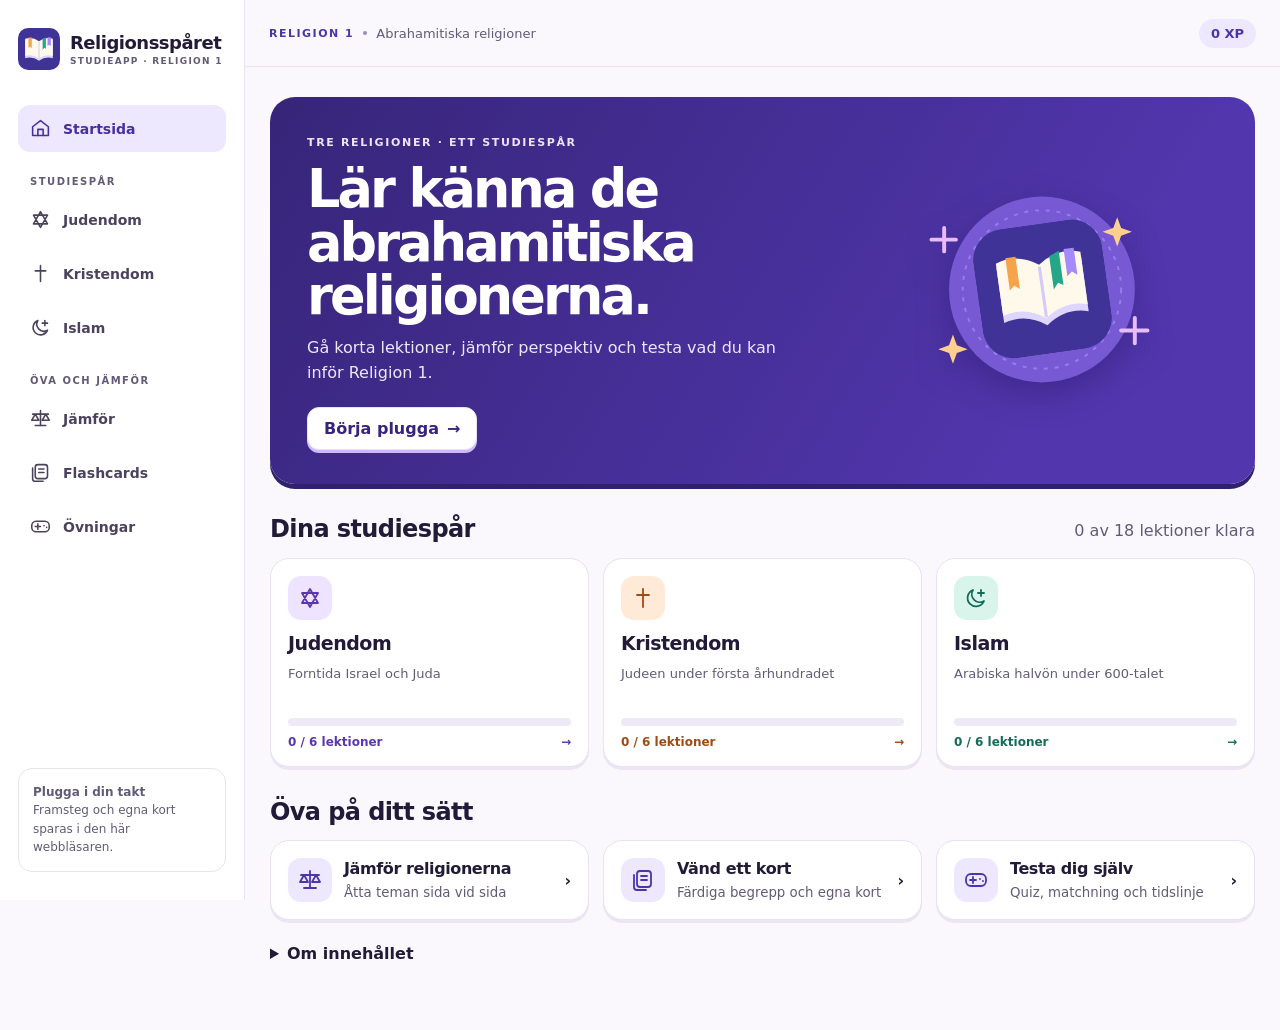
==== index.html @ 44d5a59f "Skapa Religionsspåret" ====
<!doctype html>
<html lang="sv">
<head>
<meta charset="utf-8">
<meta name="viewport" content="width=device-width,initial-scale=1">
<meta name="theme-color" content="#403397">
<title>Religionsspåret · Religion 1</title>
<link rel="icon" href="icon.svg" type="image/svg+xml">
<link rel="stylesheet" href="style.css">
<script defer src="content.js"></script>
<script defer src="app.js"></script>
</head>
<body>
<a class="skip" href="#main">Hoppa till innehållet</a>
<aside class="sidebar">
  <a class="brand" href="#start"><img src="icon.svg" alt=""><span>Religionsspåret<small>STUDIEAPP · RELIGION 1</small></span></a>
  <nav aria-label="Huvudmeny" id="nav"></nav>
  <div class="side-note"><b>Plugga i din takt</b><br>Framsteg och egna kort sparas i den här webbläsaren.</div>
</aside>
<div class="workspace">
<header><span><b>RELIGION 1</b><i></i> Abrahamitiska religioner</span><div id="status"></div></header>
<main id="main" tabindex="-1"></main>
</div>
<dialog id="dialog" aria-labelledby="dialogTitle"><div id="activity"></div></dialog>
</body>
</html>
---- style.css ----
:root{color-scheme:light;--ink:#211b38;--muted:#625b76;--line:#e8e2f1;--paper:#faf8fd;--brand:#4936a8;--soft:#eee8ff;--shadow:#302276;font-family:ui-rounded,"Avenir Next",system-ui,sans-serif;color:var(--ink);background:var(--paper)}
*{box-sizing:border-box}body{margin:0}button,input,select,textarea{font:inherit}button,a,summary{touch-action:manipulation}button{cursor:pointer}a{color:inherit}button:disabled{cursor:default;opacity:.64}button:focus-visible,a:focus-visible,select:focus-visible,input:focus-visible,textarea:focus-visible,summary:focus-visible{outline:3px solid #8865ec;outline-offset:3px}.skip{position:fixed;top:-60px;z-index:20}.skip:focus{top:8px;left:8px;background:white;padding:12px}
.sidebar{position:fixed;inset:0 auto 0 0;width:245px;padding:28px 18px;background:white;border-right:1px solid var(--line);display:flex;flex-direction:column;z-index:3}.brand{display:flex;align-items:center;gap:10px;font-size:18px;font-weight:900;text-decoration:none;letter-spacing:-.5px}.brand img{width:42px;height:42px}.brand small{display:block;font-size:9px;letter-spacing:1.3px;color:var(--muted);margin-top:3px}nav{display:grid;gap:7px;margin-top:35px}.navlink{display:flex;align-items:center;gap:12px;text-decoration:none;font-size:14px;font-weight:780;padding:11px 12px;border-radius:12px;min-height:47px;color:#4b435e}.navlink:hover,.navlink[aria-current=page]{background:var(--soft);color:#45309f}.navlink svg{width:21px;height:21px}.navlabel{font-size:10px;color:var(--muted);font-weight:850;letter-spacing:1.5px;padding:17px 12px 2px}.side-note{margin-top:auto;border:1px solid var(--line);border-radius:14px;padding:14px;font-size:12px;color:var(--muted);line-height:1.55}
.workspace{margin-left:245px}header{position:sticky;top:0;z-index:2;display:flex;align-items:center;justify-content:space-between;gap:12px;padding:0 max(24px,calc((100% - 1080px)/2));height:67px;background:#faf8fdf5;border-bottom:1px solid var(--line);color:var(--muted);font-size:13px;white-space:nowrap}header span{display:flex;align-items:center;gap:9px}header b{color:var(--brand);font-size:11px;letter-spacing:1.5px}header i{height:4px;width:4px;border-radius:50%;background:#9c8abd}#status{font-size:13px;font-weight:850;color:var(--brand);padding:7px 12px;border-radius:30px;background:var(--soft)}
main{max-width:1130px;margin:auto;padding:30px 25px 55px}.hero{position:relative;overflow:hidden;display:grid;grid-template-columns:minmax(0,1.5fr) minmax(160px,1fr);align-items:center;gap:16px;background:linear-gradient(122deg,#372579,#5136ad 80%);color:white;border-radius:25px;padding:34px 37px;box-shadow:0 5px 0 #30216e}.hero h1{font-size:clamp(34px,4.1vw,58px);line-height:1.02;letter-spacing:-.055em;margin:12px 0}.hero p{color:#eee7ff;max-width:480px;margin:0 0 21px}.eyebrow{font-size:11px;font-weight:900;letter-spacing:1.65px;text-transform:uppercase;color:var(--brand)}.hero .eyebrow{color:#efe3ff}.hero-art{width:100%;max-height:220px;filter:drop-shadow(0 12px 16px #27176566)}h1,h2,h3{line-height:1.16;margin:0 0 10px;letter-spacing:-.025em}h1{font-size:clamp(31px,5vw,47px)}h2{font-size:24px}h3{font-size:19px}p{line-height:1.6;margin:0 0 13px}.muted{color:var(--muted)}.section{margin-top:32px}.section-head{display:flex;align-items:end;justify-content:space-between;gap:12px;margin-bottom:14px}.section-head h2,.section-head p{margin:0}.grid{display:grid;grid-template-columns:repeat(3,minmax(0,1fr));gap:14px}.card,.panel{background:white;border:1px solid var(--line);border-radius:19px;padding:17px;box-shadow:0 3px 0 #ece6f4}.card{text-decoration:none;display:block}.card:hover{border-color:#b8a4ee;transform:translateY(-2px)}.card p{font-size:13px;color:var(--muted);min-height:41px}.card-foot{display:flex;align-items:center;justify-content:space-between;gap:5px;font-size:12px;font-weight:850;color:var(--tone,var(--brand));margin-top:9px}.tile-icon{width:44px;height:44px;border-radius:13px;display:grid;place-items:center;background:var(--tint,var(--soft));color:var(--tone,var(--brand));margin-bottom:12px}.tile-icon svg{width:24px;height:24px}.violet{--tone:#5b37ad;--tint:#eee4ff}.orange{--tone:#9c4c14;--tint:#ffead8}.green{--tone:#136b58;--tint:#d9f5eb}.quick{display:flex;align-items:center;gap:12px;min-height:80px}.quick .tile-icon{margin:0;flex-shrink:0}.quick h3{margin:0 0 3px;font-size:16px}.quick small{color:var(--muted)}.chevron{margin-left:auto;font-weight:900}.meter{height:8px;background:#eee9f6;border-radius:9px;overflow:hidden}.meter div{height:100%;background:var(--tone,#795bd6);border-radius:inherit}
.btn,.chip{border:1px solid transparent;border-radius:12px;padding:11px 16px;font-weight:850;text-decoration:none;display:inline-flex;justify-content:center;align-items:center;gap:8px;color:inherit;background:white;min-height:43px}.btn{box-shadow:0 3px 0 var(--line);border-color:var(--line)}.btn.primary{background:var(--brand);color:white;box-shadow:0 3px 0 var(--shadow);border-color:var(--brand)}.hero .btn{color:#39247c;box-shadow:0 3px 0 #cfb8ff}.btn:hover:not(:disabled),.chip:hover{filter:brightness(.96)}.btn:active:not(:disabled){transform:translateY(2px)}.chip{border-color:var(--line);font-size:13px}.chip[aria-pressed=true]{background:var(--soft);color:var(--brand);border-color:#b9a6ed}.actions,.chips{display:flex;flex-wrap:wrap;gap:10px;margin:14px 0}.page-title{margin:5px 0 22px}.page-title p{margin:8px 0 0}.course-top{padding:23px;background:var(--tint);border-radius:20px;margin-bottom:21px}.course-top .eyebrow{color:var(--tone)}.trail{display:grid;gap:13px}.lesson{display:flex;align-items:center;gap:14px}.step{display:grid;place-items:center;background:var(--tint);color:var(--tone);border-radius:50%;width:45px;height:45px;font-weight:950;box-shadow:0 3px 0 color-mix(in srgb,var(--tone) 25%,white);flex:none}.lesson h3{margin:0 0 3px}.lesson p{margin:0;color:var(--muted);font-size:13px}.lesson .btn{margin-left:auto}.reading{margin-top:16px}.reading:last-child{margin-bottom:0}
.compare-grid .panel{border-top:5px solid var(--tone)}.compare-grid p{margin:0}.callout{background:var(--soft);padding:17px;border-radius:15px;margin:16px 0}.callout p:last-child{margin-bottom:0}details{margin:12px 0}summary{cursor:pointer;font-weight:850}details p{margin-top:12px}textarea,input{width:100%;background:white;border:1px solid #cec2e0;padding:11px;border-radius:10px;color:var(--ink)}textarea{min-height:110px;resize:vertical}label{display:block;font-weight:750;margin:12px 0 4px}.flash{display:grid;align-content:center;justify-items:center;gap:12px;text-align:center;min-height:215px;width:100%;padding:25px;background:#f0e9ff;border:2px solid #d8c9fb;border-radius:21px;box-shadow:0 5px 0 #d8c9fb;color:#302071;font-weight:850;font-size:clamp(19px,4vw,28px)}.flash small{font-size:12px;color:#5b4783}.flash.is-back{background:#e3f6ee;border-color:#b9e4d3;box-shadow:0 5px 0 #b9e4d3;color:#145344}.counter{font-size:13px;font-weight:800;color:var(--muted);margin-bottom:10px}
dialog{color:var(--ink);border:1px solid var(--line);border-radius:23px;padding:0;width:min(660px,calc(100% - 24px));max-height:calc(100% - 24px);box-shadow:0 20px 80px #24163c66}dialog::backdrop{background:#21173f88}#activity{padding:23px}.dialog-top{display:flex;align-items:center;justify-content:space-between;gap:12px;margin-bottom:14px}.dialog-top h2{margin:0}.options{display:grid;gap:10px;margin:16px 0}.option{text-align:left;justify-content:flex-start}.selected{border-color:#8664db;background:#eee7ff}.correct,.result.good{border-color:#9ed5bb;background:#dbf5e8;color:#15563d}.incorrect,.result.bad{border-color:#edb7b1;background:#fff0ed;color:#8d3026}.result{border-radius:12px;padding:12px;margin:13px 0}.result:empty{display:none}.match-grid{display:grid;grid-template-columns:1fr 1fr;gap:9px}.match-grid>div{display:grid;align-content:start;gap:8px}.match-grid button{width:100%}.order-list{padding-left:30px}.order-list li{padding:4px 0}.order-list .btn{width:100%;justify-content:space-between;text-align:left}.sources{margin-top:24px}.sources a{color:var(--brand);font-weight:750}
@media(max-width:1000px){.sidebar{width:198px}.workspace{margin-left:198px}.brand{font-size:15px}.brand img{width:35px;height:35px}.brand small{font-size:8px}}
@media(max-width:750px){.sidebar{position:static;width:auto;padding:12px 15px;border:0;border-bottom:1px solid var(--line)}.brand{font-size:17px}.side-note,.navlabel{display:none}nav{display:flex;flex-wrap:wrap;gap:4px;margin-top:10px}.navlink{padding:6px 8px;gap:5px;min-height:37px;font-size:12px}.navlink svg{width:16px;height:16px}.workspace{margin:0}header{position:static;height:44px;padding:0 15px;font-size:11px}main{padding:19px 14px 42px}.hero{padding:23px;grid-template-columns:minmax(0,1fr) 95px}.grid{gap:8px}.card,.panel{padding:12px}.card h3{font-size:16px}.card p{min-height:0}}
@media(max-width:465px){.grid{grid-template-columns:1fr}.card p{margin-bottom:7px}.hero{grid-template-columns:minmax(0,1fr) 55px;gap:5px;padding:19px 15px}.hero h1{font-size:32px}.hero p{font-size:14px}.lesson{gap:8px}.lesson h3{font-size:15px}.lesson p{font-size:11px}.lesson .btn{padding:7px 9px;font-size:12px}.step{width:34px;height:34px}.section-head{align-items:start}.section-head p{font-size:12px}}
@media(prefers-reduced-motion:no-preference){.card,.btn{transition:transform .15s,filter .15s,border-color .15s}}
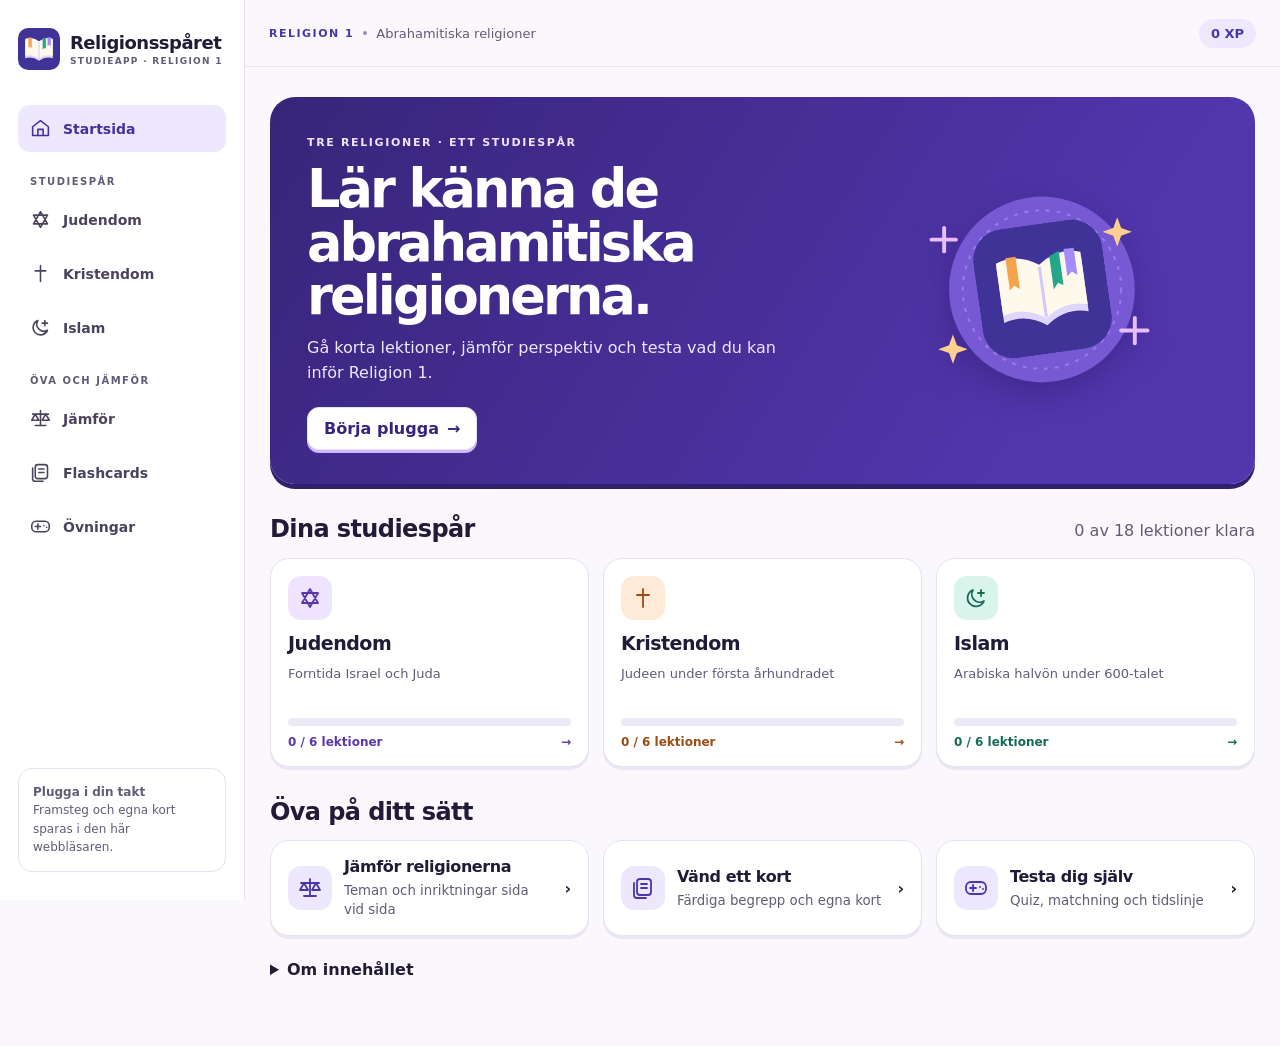
==== commit 2b074e55: "Fördjupa kursinnehållet och lägg till repetition av felsvar" ====
--- a/index.html
+++ b/index.html
@@ -6,8 +6,11 @@
 <meta name="theme-color" content="#403397">
 <title>Religionsspåret · Religion 1</title>
 <link rel="icon" href="icon.svg" type="image/svg+xml">
+<link rel="apple-touch-icon" sizes="180x180" href="/apple-touch-icon.png">
 <link rel="stylesheet" href="style.css">
 <script defer src="content.js"></script>
+<script defer src="questions.js"></script>
+<script defer src="depth.js"></script>
 <script defer src="app.js"></script>
 </head>
 <body>
--- a/style.css
+++ b/style.css
@@ -10,3 +10,4 @@
 @media(max-width:750px){.sidebar{position:static;width:auto;padding:12px 15px;border:0;border-bottom:1px solid var(--line)}.brand{font-size:17px}.side-note,.navlabel{display:none}nav{display:flex;flex-wrap:wrap;gap:4px;margin-top:10px}.navlink{padding:6px 8px;gap:5px;min-height:37px;font-size:12px}.navlink svg{width:16px;height:16px}.workspace{margin:0}header{position:static;height:44px;padding:0 15px;font-size:11px}main{padding:19px 14px 42px}.hero{padding:23px;grid-template-columns:minmax(0,1fr) 95px}.grid{gap:8px}.card,.panel{padding:12px}.card h3{font-size:16px}.card p{min-height:0}}
 @media(max-width:465px){.grid{grid-template-columns:1fr}.card p{margin-bottom:7px}.hero{grid-template-columns:minmax(0,1fr) 55px;gap:5px;padding:19px 15px}.hero h1{font-size:32px}.hero p{font-size:14px}.lesson{gap:8px}.lesson h3{font-size:15px}.lesson p{font-size:11px}.lesson .btn{padding:7px 9px;font-size:12px}.step{width:34px;height:34px}.section-head{align-items:start}.section-head p{font-size:12px}}
 @media(prefers-reduced-motion:no-preference){.card,.btn{transition:transform .15s,filter .15s,border-color .15s}}
+.compare-grid p + p{margin-top:10px}
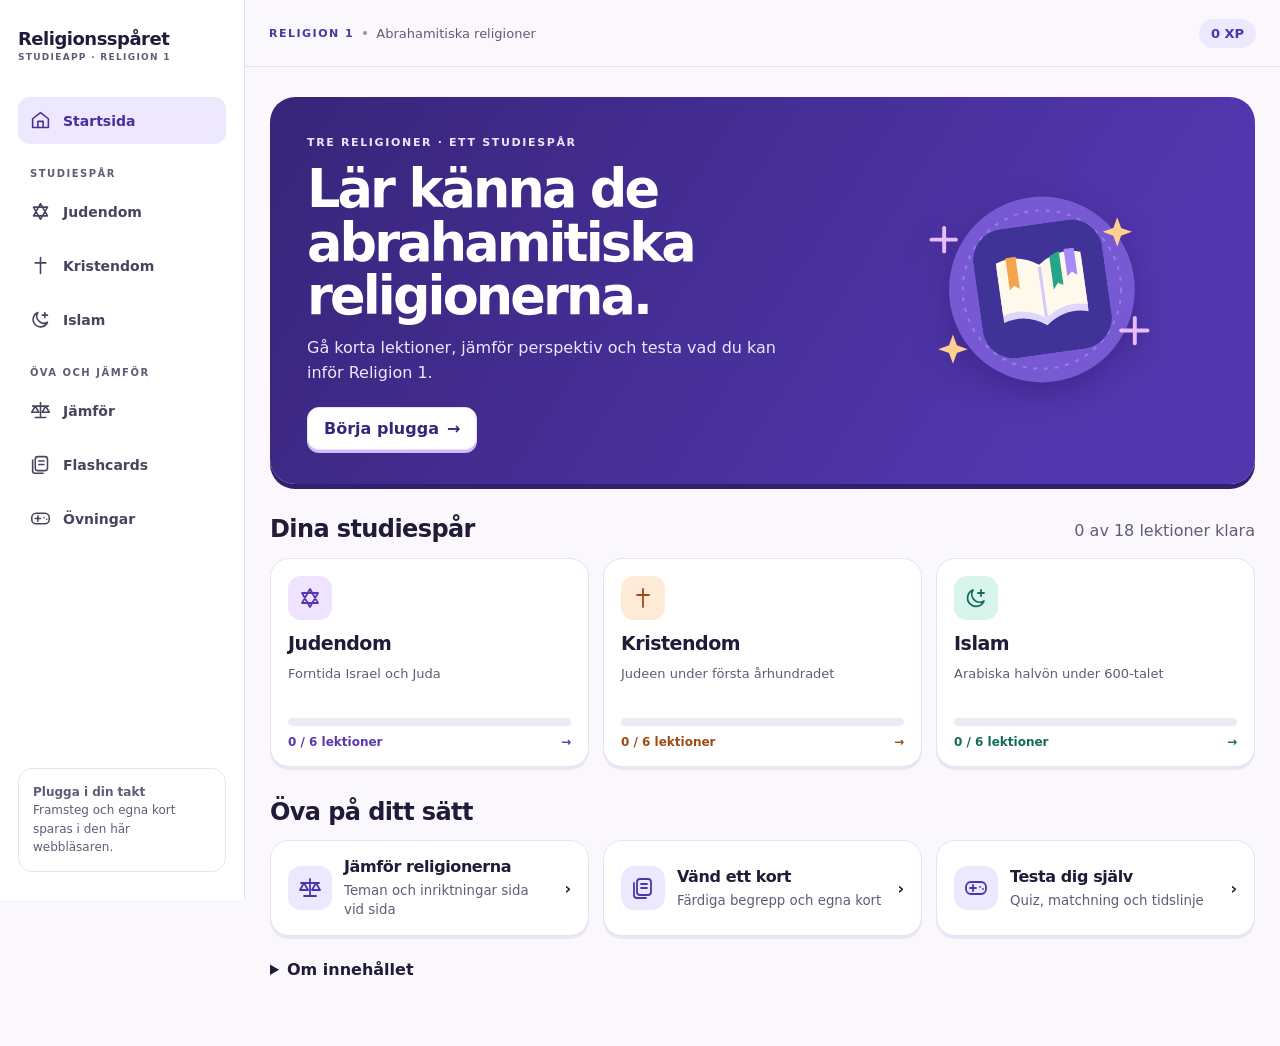
==== commit 4a85b8bc: "Ta bort bokloggan från sidomenyn" ====
--- a/index.html
+++ b/index.html
@@ -16,7 +16,7 @@
 <body>
 <a class="skip" href="#main">Hoppa till innehållet</a>
 <aside class="sidebar">
-  <a class="brand" href="#start"><img src="icon.svg" alt=""><span>Religionsspåret<small>STUDIEAPP · RELIGION 1</small></span></a>
+  <a class="brand" href="#start"><span>Religionsspåret<small>STUDIEAPP · RELIGION 1</small></span></a>
   <nav aria-label="Huvudmeny" id="nav"></nav>
   <div class="side-note"><b>Plugga i din takt</b><br>Framsteg och egna kort sparas i den här webbläsaren.</div>
 </aside>
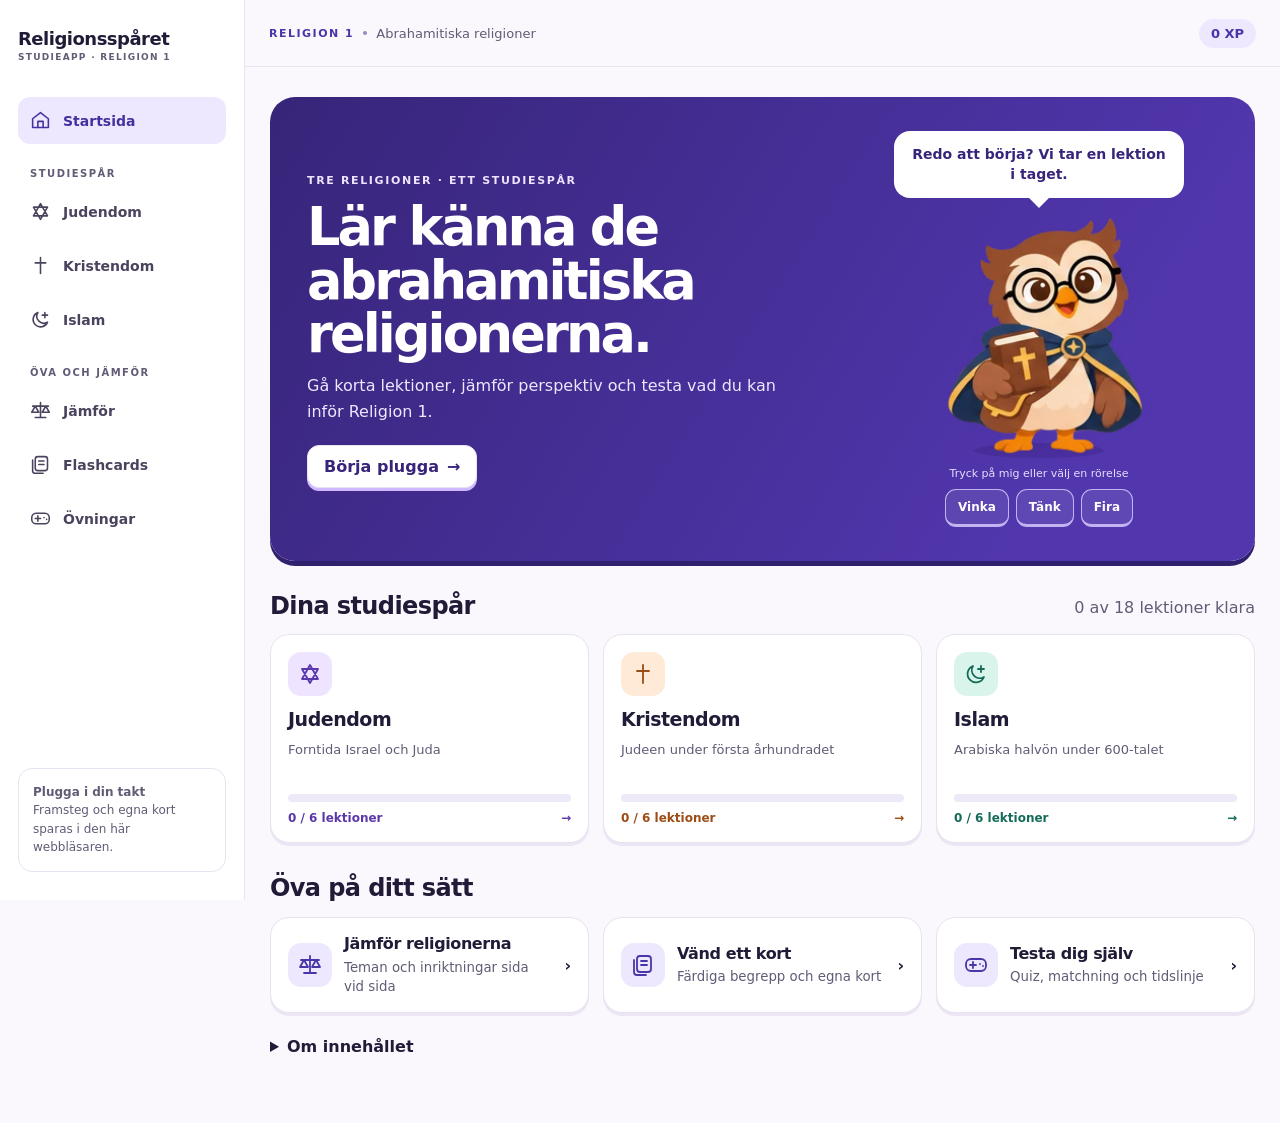
==== commit 43bae369: "Animera ugglan med 24 bildrutor och interaktiva reaktioner" ====
--- a/index.html
+++ b/index.html
@@ -7,10 +7,12 @@
 <title>Religionsspåret · Religion 1</title>
 <link rel="icon" href="icon.svg" type="image/svg+xml">
 <link rel="apple-touch-icon" sizes="180x180" href="/apple-touch-icon.png">
+<link rel="preload" as="image" href="owl-motion.webp">
 <link rel="stylesheet" href="style.css">
 <script defer src="content.js"></script>
 <script defer src="questions.js"></script>
 <script defer src="depth.js"></script>
+<script defer src="mascot.js"></script>
 <script defer src="app.js"></script>
 </head>
 <body>
--- a/style.css
+++ b/style.css
@@ -11,3 +11,84 @@
 @media(max-width:465px){.grid{grid-template-columns:1fr}.card p{margin-bottom:7px}.hero{grid-template-columns:minmax(0,1fr) 55px;gap:5px;padding:19px 15px}.hero h1{font-size:32px}.hero p{font-size:14px}.lesson{gap:8px}.lesson h3{font-size:15px}.lesson p{font-size:11px}.lesson .btn{padding:7px 9px;font-size:12px}.step{width:34px;height:34px}.section-head{align-items:start}.section-head p{font-size:12px}}
 @media(prefers-reduced-motion:no-preference){.card,.btn{transition:transform .15s,filter .15s,border-color .15s}}
 .compare-grid p + p{margin-top:10px}
+
+/* The owl uses 24 generated drawings in four animation sequences. */
+.mascot-welcome{display:flex;flex-direction:column;align-items:center;min-width:0;position:relative}
+.owl-character{position:relative;display:block;width:260px;max-width:100%;aspect-ratio:1;background:none;border:0;border-radius:20px;padding:0;isolation:isolate;-webkit-tap-highlight-color:transparent}
+.owl-sprite{display:block;width:100%;height:100%;background-image:url("owl-motion.webp");background-size:600% 400%;background-repeat:no-repeat;background-position:0 0;position:relative;z-index:1}
+.owl-shadow{position:absolute;bottom:2%;left:25%;width:50%;height:6%;border-radius:50%;background:#26145930;z-index:0}
+.owl-sprite[data-mood="wave"]{background-position:0 33.333333%}
+.owl-sprite[data-mood="celebrate"]{background-position:100% 66.666667%}
+.owl-sprite[data-mood="think"]{background-position:40% 100%}
+.hero .owl-speech{position:relative;margin:0 0 6px;max-width:290px;border-radius:16px;background:white;color:#39247c;padding:13px 17px;text-align:center;font-size:14px;font-weight:750;line-height:1.45}
+.hero .owl-speech:after{content:"";position:absolute;bottom:-7px;left:calc(50% - 7px);width:14px;height:14px;background:white;transform:rotate(45deg)}
+.owl-invitation{font-size:11px;color:#e8ddff;margin:3px 0 9px}
+.owl-actions{display:flex;gap:7px;justify-content:center;flex-wrap:wrap}
+.owl-actions button{background:#ffffff15;border:1px solid #c5b2f0;border-bottom-width:3px;border-radius:11px;color:white;font-weight:750;font-size:12px;padding:8px 12px;min-height:38px}
+.owl-actions button:hover{background:#ffffff2e}
+.owl-actions button:active{transform:translateY(2px);border-bottom-width:1px}
+.mascot-message{display:flex;align-items:center;gap:12px;margin:16px 0;min-width:0}
+.mascot-message .owl-character{width:100px;flex:none}
+.mascot-message .owl-shadow{background:#211b3812}
+.mascot-message .owl-speech{position:relative;background:#f2edfc;border:1px solid var(--line);border-radius:15px;margin:0;padding:12px 15px;line-height:1.5;font-size:14px}
+.mascot-message .owl-speech:before{content:"";position:absolute;top:calc(50% - 5px);left:-6px;width:10px;height:10px;background:#f2edfc;border-left:1px solid var(--line);border-bottom:1px solid var(--line);transform:rotate(45deg)}
+@media(prefers-reduced-motion:no-preference){
+  .owl-sprite[data-mood="idle"]{animation:owl-blink 4.6s steps(1) infinite}
+  .owl-sprite[data-mood="wave"]{animation:owl-wave 1.5s steps(1) 1 forwards}
+  .owl-sprite[data-mood="celebrate"]{animation:owl-hop .9s steps(1) 2 forwards}
+  .owl-sprite[data-mood="think"]{animation:owl-think 2.4s steps(1) 1 forwards}
+  @keyframes owl-blink{
+    0%,70%{background-position-x:0}
+    73%{background-position-x:20%}
+    76%{background-position-x:40%}
+    79%{background-position-x:60%}
+    83%{background-position-x:80%}
+    90%,100%{background-position-x:100%}
+  }
+  @keyframes owl-wave{
+    0%{background-position-x:0}
+    8%{background-position-x:20%}
+    16%{background-position-x:40%}
+    24%{background-position-x:60%}
+    32%{background-position-x:80%}
+    40%{background-position-x:60%}
+    48%{background-position-x:80%}
+    56%{background-position-x:60%}
+    64%{background-position-x:40%}
+    74%{background-position-x:20%}
+    86%,100%{background-position-x:100%}
+  }
+  @keyframes owl-hop{
+    0%{background-position-x:0}
+    15%{background-position-x:20%}
+    30%{background-position-x:40%}
+    48%{background-position-x:60%}
+    70%{background-position-x:80%}
+    90%,100%{background-position-x:100%}
+  }
+  @keyframes owl-think{
+    0%{background-position-x:0}
+    12%{background-position-x:20%}
+    24%{background-position-x:40%}
+    46%{background-position-x:60%}
+    68%{background-position-x:80%}
+    86%,100%{background-position-x:100%}
+  }
+  .owl-character:hover .owl-shadow{background:#26145940}
+}
+@media(max-width:750px){
+  .hero{grid-template-columns:minmax(0,1fr) 185px}
+  .owl-character{width:220px}
+  .hero .owl-speech{font-size:12px;padding:10px 12px}
+  .owl-actions button{padding:8px 10px}
+}
+@media(max-width:465px){
+  .hero{grid-template-columns:1fr}
+  .mascot-welcome{margin-top:16px}
+  .owl-character{width:190px}
+  .hero .owl-speech{max-width:100%;font-size:14px}
+  .owl-actions button{min-height:42px;padding:10px 18px}
+  .mascot-message{gap:6px}
+  .mascot-message .owl-character{width:76px}
+  .mascot-message .owl-speech{font-size:13px;padding:10px}
+}
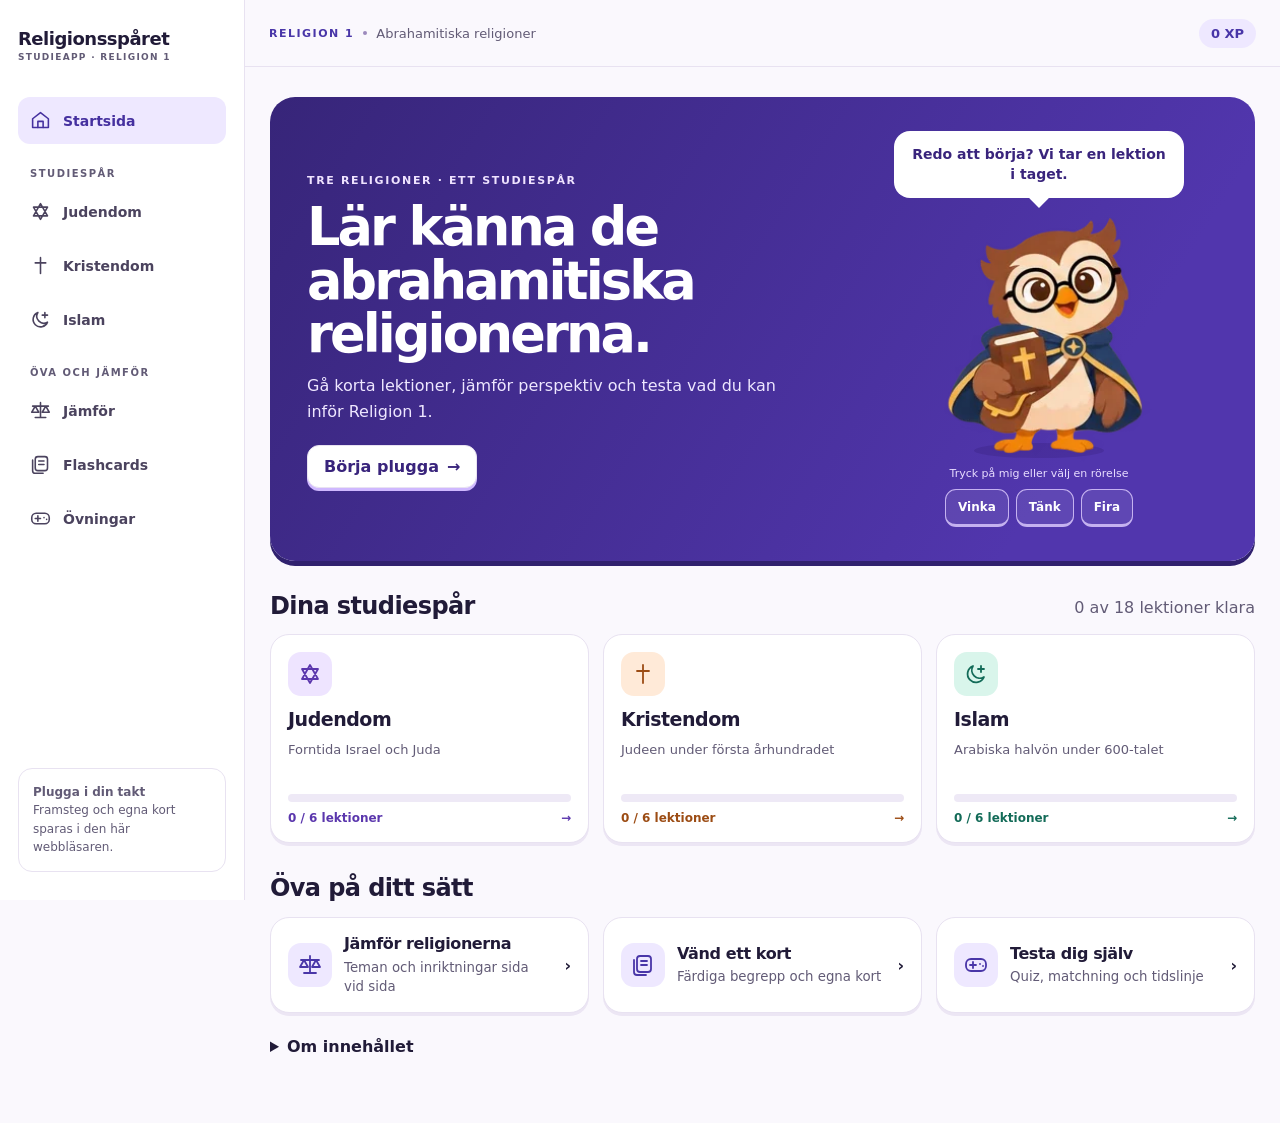
==== commit 519769b6: "Gör ugglans fyra rörelser mjuka med 30 fps och väntan på bildinläsning" ====
--- a/index.html
+++ b/index.html
@@ -7,8 +7,9 @@
 <title>Religionsspåret · Religion 1</title>
 <link rel="icon" href="icon.svg" type="image/svg+xml">
 <link rel="apple-touch-icon" sizes="180x180" href="/apple-touch-icon.png">
-<link rel="preload" as="image" href="owl-motion.webp">
+<link rel="preload" as="image" href="owl-wave-30.webp">
 <link rel="stylesheet" href="style.css">
+<link rel="stylesheet" href="owl-motion.css">
 <script defer src="content.js"></script>
 <script defer src="questions.js"></script>
 <script defer src="depth.js"></script>
--- a/style.css
+++ b/style.css
@@ -12,7 +12,7 @@
 @media(prefers-reduced-motion:no-preference){.card,.btn{transition:transform .15s,filter .15s,border-color .15s}}
 .compare-grid p + p{margin-top:10px}
 
-/* The owl uses 24 generated drawings in four animation sequences. */
+/* Static key poses are also the fallback for reduced motion. */
 .mascot-welcome{display:flex;flex-direction:column;align-items:center;min-width:0;position:relative}
 .owl-character{position:relative;display:block;width:260px;max-width:100%;aspect-ratio:1;background:none;border:0;border-radius:20px;padding:0;isolation:isolate;-webkit-tap-highlight-color:transparent}
 .owl-sprite{display:block;width:100%;height:100%;background-image:url("owl-motion.webp");background-size:600% 400%;background-repeat:no-repeat;background-position:0 0;position:relative;z-index:1}
@@ -33,47 +33,6 @@
 .mascot-message .owl-speech{position:relative;background:#f2edfc;border:1px solid var(--line);border-radius:15px;margin:0;padding:12px 15px;line-height:1.5;font-size:14px}
 .mascot-message .owl-speech:before{content:"";position:absolute;top:calc(50% - 5px);left:-6px;width:10px;height:10px;background:#f2edfc;border-left:1px solid var(--line);border-bottom:1px solid var(--line);transform:rotate(45deg)}
 @media(prefers-reduced-motion:no-preference){
-  .owl-sprite[data-mood="idle"]{animation:owl-blink 4.6s steps(1) infinite}
-  .owl-sprite[data-mood="wave"]{animation:owl-wave 1.5s steps(1) 1 forwards}
-  .owl-sprite[data-mood="celebrate"]{animation:owl-hop .9s steps(1) 2 forwards}
-  .owl-sprite[data-mood="think"]{animation:owl-think 2.4s steps(1) 1 forwards}
-  @keyframes owl-blink{
-    0%,70%{background-position-x:0}
-    73%{background-position-x:20%}
-    76%{background-position-x:40%}
-    79%{background-position-x:60%}
-    83%{background-position-x:80%}
-    90%,100%{background-position-x:100%}
-  }
-  @keyframes owl-wave{
-    0%{background-position-x:0}
-    8%{background-position-x:20%}
-    16%{background-position-x:40%}
-    24%{background-position-x:60%}
-    32%{background-position-x:80%}
-    40%{background-position-x:60%}
-    48%{background-position-x:80%}
-    56%{background-position-x:60%}
-    64%{background-position-x:40%}
-    74%{background-position-x:20%}
-    86%,100%{background-position-x:100%}
-  }
-  @keyframes owl-hop{
-    0%{background-position-x:0}
-    15%{background-position-x:20%}
-    30%{background-position-x:40%}
-    48%{background-position-x:60%}
-    70%{background-position-x:80%}
-    90%,100%{background-position-x:100%}
-  }
-  @keyframes owl-think{
-    0%{background-position-x:0}
-    12%{background-position-x:20%}
-    24%{background-position-x:40%}
-    46%{background-position-x:60%}
-    68%{background-position-x:80%}
-    86%,100%{background-position-x:100%}
-  }
   .owl-character:hover .owl-shadow{background:#26145940}
 }
 @media(max-width:750px){
--- a/owl-motion.css
+++ b/owl-motion.css
@@ -0,0 +1,285 @@
+/* Generated by scripts/build_owl_motion.py. Each frame lasts 1/30 s. */
+@media(prefers-reduced-motion:no-preference){
+.owl-sprite[data-owl-ready="true"][data-mood="idle"]{background-image:url("owl-idle-30.webp");background-size:800% 1200%;background-position:0 0;animation:owl-idle-30 3s steps(1,end) infinite}
+@keyframes owl-idle-30{
+0.000000%{background-position:0.000000% 0.000000%}
+1.111111%{background-position:14.285714% 0.000000%}
+2.222222%{background-position:28.571429% 0.000000%}
+3.333333%{background-position:42.857143% 0.000000%}
+4.444444%{background-position:57.142857% 0.000000%}
+5.555556%{background-position:71.428571% 0.000000%}
+6.666667%{background-position:85.714286% 0.000000%}
+7.777778%{background-position:100.000000% 0.000000%}
+8.888889%{background-position:0.000000% 9.090909%}
+10.000000%{background-position:14.285714% 9.090909%}
+11.111111%{background-position:28.571429% 9.090909%}
+12.222222%{background-position:42.857143% 9.090909%}
+13.333333%{background-position:57.142857% 9.090909%}
+14.444444%{background-position:71.428571% 9.090909%}
+15.555556%{background-position:85.714286% 9.090909%}
+16.666667%{background-position:100.000000% 9.090909%}
+17.777778%{background-position:0.000000% 18.181818%}
+18.888889%{background-position:14.285714% 18.181818%}
+20.000000%{background-position:28.571429% 18.181818%}
+21.111111%{background-position:42.857143% 18.181818%}
+22.222222%{background-position:57.142857% 18.181818%}
+23.333333%{background-position:71.428571% 18.181818%}
+24.444444%{background-position:85.714286% 18.181818%}
+25.555556%{background-position:100.000000% 18.181818%}
+26.666667%{background-position:0.000000% 27.272727%}
+27.777778%{background-position:14.285714% 27.272727%}
+28.888889%{background-position:28.571429% 27.272727%}
+30.000000%{background-position:42.857143% 27.272727%}
+31.111111%{background-position:57.142857% 27.272727%}
+32.222222%{background-position:71.428571% 27.272727%}
+33.333333%{background-position:85.714286% 27.272727%}
+34.444444%{background-position:100.000000% 27.272727%}
+35.555556%{background-position:0.000000% 36.363636%}
+36.666667%{background-position:14.285714% 36.363636%}
+37.777778%{background-position:28.571429% 36.363636%}
+38.888889%{background-position:42.857143% 36.363636%}
+40.000000%{background-position:57.142857% 36.363636%}
+41.111111%{background-position:71.428571% 36.363636%}
+42.222222%{background-position:85.714286% 36.363636%}
+43.333333%{background-position:100.000000% 36.363636%}
+44.444444%{background-position:0.000000% 45.454545%}
+45.555556%{background-position:14.285714% 45.454545%}
+46.666667%{background-position:28.571429% 45.454545%}
+47.777778%{background-position:42.857143% 45.454545%}
+48.888889%{background-position:57.142857% 45.454545%}
+50.000000%{background-position:71.428571% 45.454545%}
+51.111111%{background-position:85.714286% 45.454545%}
+52.222222%{background-position:100.000000% 45.454545%}
+53.333333%{background-position:0.000000% 54.545455%}
+54.444444%{background-position:14.285714% 54.545455%}
+55.555556%{background-position:28.571429% 54.545455%}
+56.666667%{background-position:42.857143% 54.545455%}
+57.777778%{background-position:57.142857% 54.545455%}
+58.888889%{background-position:71.428571% 54.545455%}
+60.000000%{background-position:85.714286% 54.545455%}
+61.111111%{background-position:100.000000% 54.545455%}
+62.222222%{background-position:0.000000% 63.636364%}
+63.333333%{background-position:14.285714% 63.636364%}
+64.444444%{background-position:28.571429% 63.636364%}
+65.555556%{background-position:42.857143% 63.636364%}
+66.666667%{background-position:57.142857% 63.636364%}
+67.777778%{background-position:71.428571% 63.636364%}
+68.888889%{background-position:85.714286% 63.636364%}
+70.000000%{background-position:100.000000% 63.636364%}
+71.111111%{background-position:0.000000% 72.727273%}
+72.222222%{background-position:14.285714% 72.727273%}
+73.333333%{background-position:28.571429% 72.727273%}
+74.444444%{background-position:42.857143% 72.727273%}
+75.555556%{background-position:57.142857% 72.727273%}
+76.666667%{background-position:71.428571% 72.727273%}
+77.777778%{background-position:85.714286% 72.727273%}
+78.888889%{background-position:100.000000% 72.727273%}
+80.000000%{background-position:0.000000% 81.818182%}
+81.111111%{background-position:14.285714% 81.818182%}
+82.222222%{background-position:28.571429% 81.818182%}
+83.333333%{background-position:42.857143% 81.818182%}
+84.444444%{background-position:57.142857% 81.818182%}
+85.555556%{background-position:71.428571% 81.818182%}
+86.666667%{background-position:85.714286% 81.818182%}
+87.777778%{background-position:100.000000% 81.818182%}
+88.888889%{background-position:0.000000% 90.909091%}
+90.000000%{background-position:14.285714% 90.909091%}
+91.111111%{background-position:28.571429% 90.909091%}
+92.222222%{background-position:42.857143% 90.909091%}
+93.333333%{background-position:57.142857% 90.909091%}
+94.444444%{background-position:71.428571% 90.909091%}
+95.555556%{background-position:85.714286% 90.909091%}
+96.666667%{background-position:100.000000% 90.909091%}
+97.777778%{background-position:0.000000% 100.000000%}
+98.888889%{background-position:14.285714% 100.000000%}
+100%{background-position:14.285714% 100.000000%}}
+.owl-sprite[data-owl-ready="true"][data-mood="wave"]{background-image:url("owl-wave-30.webp");background-size:800% 600%;background-position:0 0;animation:owl-wave-30 1.6s steps(1,end) 1 forwards}
+@keyframes owl-wave-30{
+0.000000%{background-position:0.000000% 0.000000%}
+2.083333%{background-position:14.285714% 0.000000%}
+4.166667%{background-position:28.571429% 0.000000%}
+6.250000%{background-position:42.857143% 0.000000%}
+8.333333%{background-position:57.142857% 0.000000%}
+10.416667%{background-position:71.428571% 0.000000%}
+12.500000%{background-position:85.714286% 0.000000%}
+14.583333%{background-position:100.000000% 0.000000%}
+16.666667%{background-position:0.000000% 20.000000%}
+18.750000%{background-position:14.285714% 20.000000%}
+20.833333%{background-position:28.571429% 20.000000%}
+22.916667%{background-position:42.857143% 20.000000%}
+25.000000%{background-position:57.142857% 20.000000%}
+27.083333%{background-position:71.428571% 20.000000%}
+29.166667%{background-position:85.714286% 20.000000%}
+31.250000%{background-position:100.000000% 20.000000%}
+33.333333%{background-position:0.000000% 40.000000%}
+35.416667%{background-position:14.285714% 40.000000%}
+37.500000%{background-position:28.571429% 40.000000%}
+39.583333%{background-position:42.857143% 40.000000%}
+41.666667%{background-position:57.142857% 40.000000%}
+43.750000%{background-position:71.428571% 40.000000%}
+45.833333%{background-position:85.714286% 40.000000%}
+47.916667%{background-position:100.000000% 40.000000%}
+50.000000%{background-position:0.000000% 60.000000%}
+52.083333%{background-position:14.285714% 60.000000%}
+54.166667%{background-position:28.571429% 60.000000%}
+56.250000%{background-position:42.857143% 60.000000%}
+58.333333%{background-position:57.142857% 60.000000%}
+60.416667%{background-position:71.428571% 60.000000%}
+62.500000%{background-position:85.714286% 60.000000%}
+64.583333%{background-position:100.000000% 60.000000%}
+66.666667%{background-position:0.000000% 80.000000%}
+68.750000%{background-position:14.285714% 80.000000%}
+70.833333%{background-position:28.571429% 80.000000%}
+72.916667%{background-position:42.857143% 80.000000%}
+75.000000%{background-position:57.142857% 80.000000%}
+77.083333%{background-position:71.428571% 80.000000%}
+79.166667%{background-position:85.714286% 80.000000%}
+81.250000%{background-position:100.000000% 80.000000%}
+83.333333%{background-position:0.000000% 100.000000%}
+85.416667%{background-position:14.285714% 100.000000%}
+87.500000%{background-position:28.571429% 100.000000%}
+89.583333%{background-position:42.857143% 100.000000%}
+91.666667%{background-position:57.142857% 100.000000%}
+93.750000%{background-position:71.428571% 100.000000%}
+95.833333%{background-position:85.714286% 100.000000%}
+97.916667%{background-position:100.000000% 100.000000%}
+100%{background-position:100.000000% 100.000000%}}
+.owl-sprite[data-owl-ready="true"][data-mood="celebrate"]{background-image:url("owl-celebrate-30.webp");background-size:800% 800%;background-position:0 0;animation:owl-celebrate-30 2s steps(1,end) 1 forwards}
+@keyframes owl-celebrate-30{
+0.000000%{background-position:0.000000% 0.000000%}
+1.666667%{background-position:14.285714% 0.000000%}
+3.333333%{background-position:28.571429% 0.000000%}
+5.000000%{background-position:42.857143% 0.000000%}
+6.666667%{background-position:57.142857% 0.000000%}
+8.333333%{background-position:71.428571% 0.000000%}
+10.000000%{background-position:85.714286% 0.000000%}
+11.666667%{background-position:100.000000% 0.000000%}
+13.333333%{background-position:0.000000% 14.285714%}
+15.000000%{background-position:14.285714% 14.285714%}
+16.666667%{background-position:28.571429% 14.285714%}
+18.333333%{background-position:42.857143% 14.285714%}
+20.000000%{background-position:57.142857% 14.285714%}
+21.666667%{background-position:71.428571% 14.285714%}
+23.333333%{background-position:85.714286% 14.285714%}
+25.000000%{background-position:100.000000% 14.285714%}
+26.666667%{background-position:0.000000% 28.571429%}
+28.333333%{background-position:14.285714% 28.571429%}
+30.000000%{background-position:28.571429% 28.571429%}
+31.666667%{background-position:42.857143% 28.571429%}
+33.333333%{background-position:57.142857% 28.571429%}
+35.000000%{background-position:71.428571% 28.571429%}
+36.666667%{background-position:85.714286% 28.571429%}
+38.333333%{background-position:100.000000% 28.571429%}
+40.000000%{background-position:0.000000% 42.857143%}
+41.666667%{background-position:14.285714% 42.857143%}
+43.333333%{background-position:28.571429% 42.857143%}
+45.000000%{background-position:42.857143% 42.857143%}
+46.666667%{background-position:57.142857% 42.857143%}
+48.333333%{background-position:71.428571% 42.857143%}
+50.000000%{background-position:85.714286% 42.857143%}
+51.666667%{background-position:100.000000% 42.857143%}
+53.333333%{background-position:0.000000% 57.142857%}
+55.000000%{background-position:14.285714% 57.142857%}
+56.666667%{background-position:28.571429% 57.142857%}
+58.333333%{background-position:42.857143% 57.142857%}
+60.000000%{background-position:57.142857% 57.142857%}
+61.666667%{background-position:71.428571% 57.142857%}
+63.333333%{background-position:85.714286% 57.142857%}
+65.000000%{background-position:100.000000% 57.142857%}
+66.666667%{background-position:0.000000% 71.428571%}
+68.333333%{background-position:14.285714% 71.428571%}
+70.000000%{background-position:28.571429% 71.428571%}
+71.666667%{background-position:42.857143% 71.428571%}
+73.333333%{background-position:57.142857% 71.428571%}
+75.000000%{background-position:71.428571% 71.428571%}
+76.666667%{background-position:85.714286% 71.428571%}
+78.333333%{background-position:100.000000% 71.428571%}
+80.000000%{background-position:0.000000% 85.714286%}
+81.666667%{background-position:14.285714% 85.714286%}
+83.333333%{background-position:28.571429% 85.714286%}
+85.000000%{background-position:42.857143% 85.714286%}
+86.666667%{background-position:57.142857% 85.714286%}
+88.333333%{background-position:71.428571% 85.714286%}
+90.000000%{background-position:85.714286% 85.714286%}
+91.666667%{background-position:100.000000% 85.714286%}
+93.333333%{background-position:0.000000% 100.000000%}
+95.000000%{background-position:14.285714% 100.000000%}
+96.666667%{background-position:28.571429% 100.000000%}
+98.333333%{background-position:42.857143% 100.000000%}
+100%{background-position:42.857143% 100.000000%}}
+.owl-sprite[data-owl-ready="true"][data-mood="think"]{background-image:url("owl-think-30.webp");background-size:800% 900%;background-position:0 0;animation:owl-think-30 2.4s steps(1,end) 1 forwards}
+@keyframes owl-think-30{
+0.000000%{background-position:0.000000% 0.000000%}
+1.388889%{background-position:14.285714% 0.000000%}
+2.777778%{background-position:28.571429% 0.000000%}
+4.166667%{background-position:42.857143% 0.000000%}
+5.555556%{background-position:57.142857% 0.000000%}
+6.944444%{background-position:71.428571% 0.000000%}
+8.333333%{background-position:85.714286% 0.000000%}
+9.722222%{background-position:100.000000% 0.000000%}
+11.111111%{background-position:0.000000% 12.500000%}
+12.500000%{background-position:14.285714% 12.500000%}
+13.888889%{background-position:28.571429% 12.500000%}
+15.277778%{background-position:42.857143% 12.500000%}
+16.666667%{background-position:57.142857% 12.500000%}
+18.055556%{background-position:71.428571% 12.500000%}
+19.444444%{background-position:85.714286% 12.500000%}
+20.833333%{background-position:100.000000% 12.500000%}
+22.222222%{background-position:0.000000% 25.000000%}
+23.611111%{background-position:14.285714% 25.000000%}
+25.000000%{background-position:28.571429% 25.000000%}
+26.388889%{background-position:42.857143% 25.000000%}
+27.777778%{background-position:57.142857% 25.000000%}
+29.166667%{background-position:71.428571% 25.000000%}
+30.555556%{background-position:85.714286% 25.000000%}
+31.944444%{background-position:100.000000% 25.000000%}
+33.333333%{background-position:0.000000% 37.500000%}
+34.722222%{background-position:14.285714% 37.500000%}
+36.111111%{background-position:28.571429% 37.500000%}
+37.500000%{background-position:42.857143% 37.500000%}
+38.888889%{background-position:57.142857% 37.500000%}
+40.277778%{background-position:71.428571% 37.500000%}
+41.666667%{background-position:85.714286% 37.500000%}
+43.055556%{background-position:100.000000% 37.500000%}
+44.444444%{background-position:0.000000% 50.000000%}
+45.833333%{background-position:14.285714% 50.000000%}
+47.222222%{background-position:28.571429% 50.000000%}
+48.611111%{background-position:42.857143% 50.000000%}
+50.000000%{background-position:57.142857% 50.000000%}
+51.388889%{background-position:71.428571% 50.000000%}
+52.777778%{background-position:85.714286% 50.000000%}
+54.166667%{background-position:100.000000% 50.000000%}
+55.555556%{background-position:0.000000% 62.500000%}
+56.944444%{background-position:14.285714% 62.500000%}
+58.333333%{background-position:28.571429% 62.500000%}
+59.722222%{background-position:42.857143% 62.500000%}
+61.111111%{background-position:57.142857% 62.500000%}
+62.500000%{background-position:71.428571% 62.500000%}
+63.888889%{background-position:85.714286% 62.500000%}
+65.277778%{background-position:100.000000% 62.500000%}
+66.666667%{background-position:0.000000% 75.000000%}
+68.055556%{background-position:14.285714% 75.000000%}
+69.444444%{background-position:28.571429% 75.000000%}
+70.833333%{background-position:42.857143% 75.000000%}
+72.222222%{background-position:57.142857% 75.000000%}
+73.611111%{background-position:71.428571% 75.000000%}
+75.000000%{background-position:85.714286% 75.000000%}
+76.388889%{background-position:100.000000% 75.000000%}
+77.777778%{background-position:0.000000% 87.500000%}
+79.166667%{background-position:14.285714% 87.500000%}
+80.555556%{background-position:28.571429% 87.500000%}
+81.944444%{background-position:42.857143% 87.500000%}
+83.333333%{background-position:57.142857% 87.500000%}
+84.722222%{background-position:71.428571% 87.500000%}
+86.111111%{background-position:85.714286% 87.500000%}
+87.500000%{background-position:100.000000% 87.500000%}
+88.888889%{background-position:0.000000% 100.000000%}
+90.277778%{background-position:14.285714% 100.000000%}
+91.666667%{background-position:28.571429% 100.000000%}
+93.055556%{background-position:42.857143% 100.000000%}
+94.444444%{background-position:57.142857% 100.000000%}
+95.833333%{background-position:71.428571% 100.000000%}
+97.222222%{background-position:85.714286% 100.000000%}
+98.611111%{background-position:100.000000% 100.000000%}
+100%{background-position:100.000000% 100.000000%}}
+}
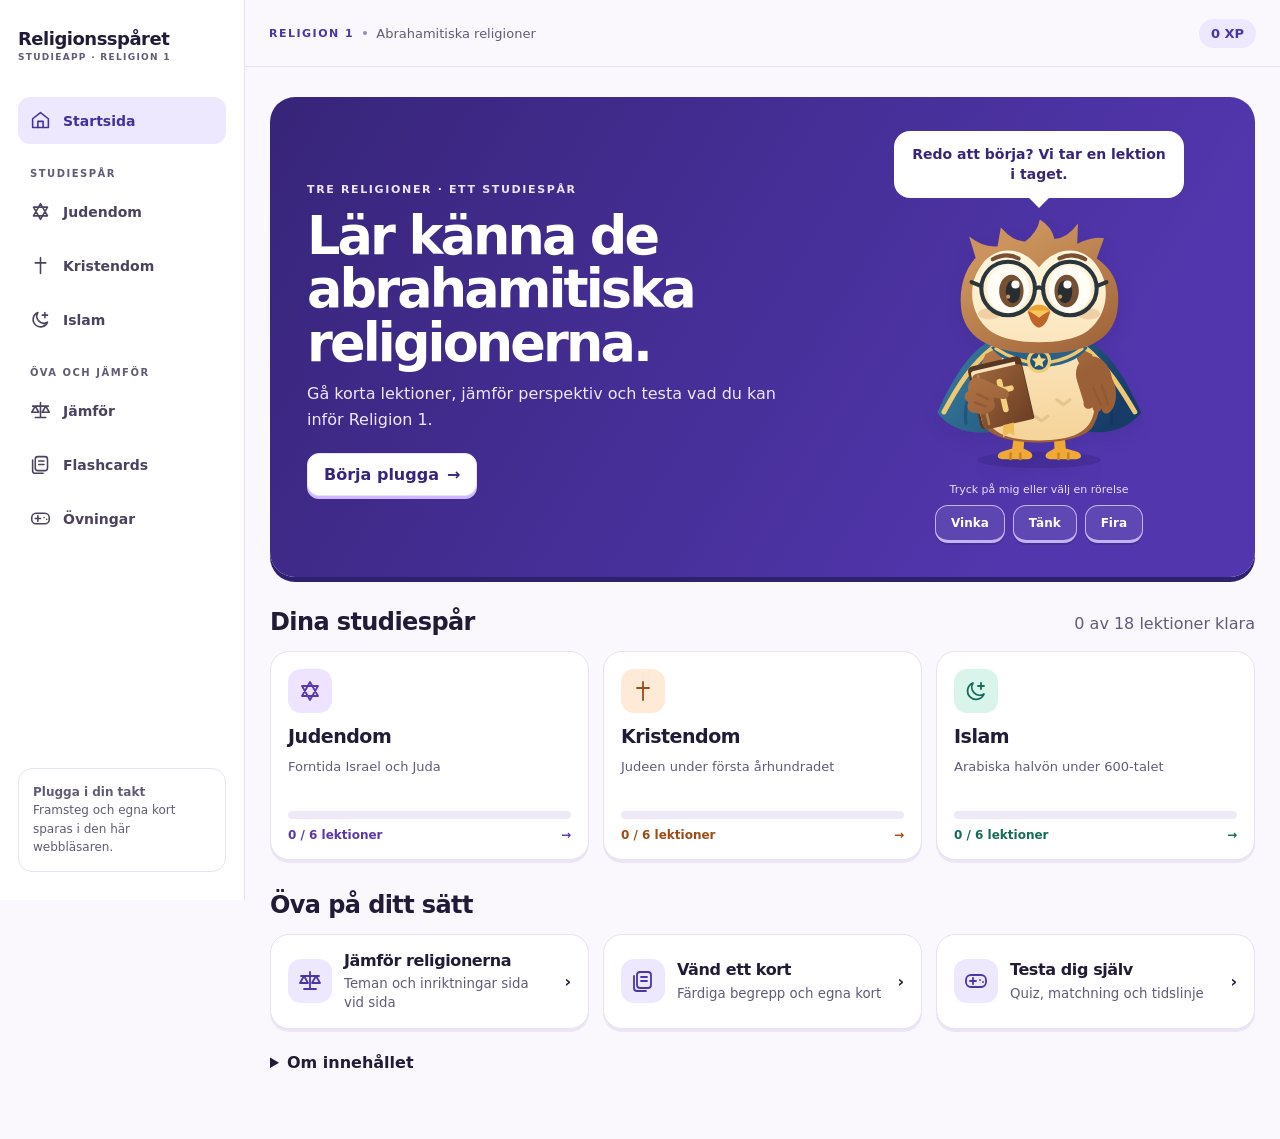
==== commit a045f067: "Bygg ugglan som en vektorfigur med kontinuerliga ledanimationer och interaktiv blick" ====
--- a/index.html
+++ b/index.html
@@ -7,9 +7,8 @@
 <title>Religionsspåret · Religion 1</title>
 <link rel="icon" href="icon.svg" type="image/svg+xml">
 <link rel="apple-touch-icon" sizes="180x180" href="/apple-touch-icon.png">
-<link rel="preload" as="image" href="owl-wave-30.webp">
 <link rel="stylesheet" href="style.css">
-<link rel="stylesheet" href="owl-motion.css">
+<link rel="stylesheet" href="owl-puppet.css">
 <script defer src="content.js"></script>
 <script defer src="questions.js"></script>
 <script defer src="depth.js"></script>
--- a/style.css
+++ b/style.css
@@ -12,14 +12,9 @@
 @media(prefers-reduced-motion:no-preference){.card,.btn{transition:transform .15s,filter .15s,border-color .15s}}
 .compare-grid p + p{margin-top:10px}
 
-/* Static key poses are also the fallback for reduced motion. */
+/* Mascot layout; independent joint motion is defined in owl-puppet.css. */
 .mascot-welcome{display:flex;flex-direction:column;align-items:center;min-width:0;position:relative}
 .owl-character{position:relative;display:block;width:260px;max-width:100%;aspect-ratio:1;background:none;border:0;border-radius:20px;padding:0;isolation:isolate;-webkit-tap-highlight-color:transparent}
-.owl-sprite{display:block;width:100%;height:100%;background-image:url("owl-motion.webp");background-size:600% 400%;background-repeat:no-repeat;background-position:0 0;position:relative;z-index:1}
-.owl-shadow{position:absolute;bottom:2%;left:25%;width:50%;height:6%;border-radius:50%;background:#26145930;z-index:0}
-.owl-sprite[data-mood="wave"]{background-position:0 33.333333%}
-.owl-sprite[data-mood="celebrate"]{background-position:100% 66.666667%}
-.owl-sprite[data-mood="think"]{background-position:40% 100%}
 .hero .owl-speech{position:relative;margin:0 0 6px;max-width:290px;border-radius:16px;background:white;color:#39247c;padding:13px 17px;text-align:center;font-size:14px;font-weight:750;line-height:1.45}
 .hero .owl-speech:after{content:"";position:absolute;bottom:-7px;left:calc(50% - 7px);width:14px;height:14px;background:white;transform:rotate(45deg)}
 .owl-invitation{font-size:11px;color:#e8ddff;margin:3px 0 9px}
@@ -29,11 +24,9 @@
 .owl-actions button:active{transform:translateY(2px);border-bottom-width:1px}
 .mascot-message{display:flex;align-items:center;gap:12px;margin:16px 0;min-width:0}
 .mascot-message .owl-character{width:100px;flex:none}
-.mascot-message .owl-shadow{background:#211b3812}
 .mascot-message .owl-speech{position:relative;background:#f2edfc;border:1px solid var(--line);border-radius:15px;margin:0;padding:12px 15px;line-height:1.5;font-size:14px}
 .mascot-message .owl-speech:before{content:"";position:absolute;top:calc(50% - 5px);left:-6px;width:10px;height:10px;background:#f2edfc;border-left:1px solid var(--line);border-bottom:1px solid var(--line);transform:rotate(45deg)}
 @media(prefers-reduced-motion:no-preference){
-  .owl-character:hover .owl-shadow{background:#26145940}
 }
 @media(max-width:750px){
   .hero{grid-template-columns:minmax(0,1fr) 185px}
--- a/owl-puppet.css
+++ b/owl-puppet.css
@@ -0,0 +1,83 @@
+/* Independent vector joints animated continuously at the display refresh rate. */
+.owl-puppet{display:block;width:100%;height:100%;overflow:visible;pointer-events:none;filter:drop-shadow(0 8px 8px #17113c14)}
+.owl-puppet g,.owl-puppet ellipse,.owl-puppet path{transform-box:view-box}
+.owl-action-motion,.owl-breathe{transform-origin:160px 290px}
+.owl-cape{transform-origin:160px 181px}
+.owl-book{transform-origin:116px 222px}
+.owl-wing-right{transform-origin:220px 193px}
+.owl-foot-left{transform-origin:137px 280px}
+.owl-foot-right{transform-origin:185px 280px}
+.owl-head-motion,.owl-head-look{transform-origin:160px 163px}
+.owl-ground-shadow{transform-origin:160px 315px}
+.owl-eye-open{transform-origin:160px 106px}
+.owl-brow-left{transform-origin:120px 69px}
+.owl-eye-closed,.owl-eye-smile,.owl-celebration{opacity:0}
+.owl-character{--owl-look-x:0px;--owl-look-y:0px;--owl-look-angle:0deg}
+.owl-actions{gap:8px}
+.owl-actions button{border-radius:13px;padding:9px 15px;box-shadow:0 2px 0 #21144d35;transition:background .15s,transform .15s}
+@media(prefers-reduced-motion:no-preference){
+.owl-breathe{animation:puppet-breathe 3.8s ease-in-out infinite}
+.owl-cape{animation:puppet-cape-idle 3.8s ease-in-out infinite}
+.owl-head-motion{animation:puppet-head-idle 5.5s ease-in-out infinite}
+.owl-eye-open{animation:puppet-blink 5.2s linear infinite}
+.owl-eye-closed{animation:puppet-lids 5.2s linear infinite}
+.owl-head-look{transform:rotate(var(--owl-look-angle));transition:transform .18s ease-out}
+.owl-gaze{transform:translate(var(--owl-look-x),var(--owl-look-y));transition:transform .12s ease-out}
+.owl-character[data-mood="wave"] .owl-action-motion{animation:puppet-wave-body 1.9s ease-in-out both}
+.owl-character[data-mood="wave"] .owl-wing-right{animation:puppet-wave-wing 1.9s cubic-bezier(.4,0,.25,1) both}
+.owl-character[data-mood="wave"] .owl-head-motion{animation:puppet-wave-head 1.9s ease-in-out both}
+.owl-character[data-mood="wave"] .owl-book{animation:puppet-wave-book 1.9s ease-in-out both}
+.owl-character[data-mood="think"] .owl-action-motion{animation:puppet-think-body 2.8s ease-in-out both}
+.owl-character[data-mood="think"] .owl-head-motion{animation:puppet-think-head 2.8s cubic-bezier(.4,0,.2,1) both}
+.owl-character[data-mood="think"] .owl-wing-right{animation:puppet-think-wing 2.8s cubic-bezier(.4,0,.2,1) both}
+.owl-character[data-mood="think"] .owl-pupil-motion{animation:puppet-think-gaze 2.8s ease-in-out both}
+.owl-character[data-mood="think"] .owl-brow-left{animation:puppet-think-brow 2.8s ease-in-out both}
+.owl-character[data-mood="celebrate"] .owl-action-motion{animation:puppet-jump 1.9s cubic-bezier(.35,0,.3,1) both}
+.owl-character[data-mood="celebrate"] .owl-wing-right{animation:puppet-cheer-wing 1.9s ease-in-out both}
+.owl-character[data-mood="celebrate"] .owl-head-motion{animation:puppet-cheer-head 1.9s ease-in-out both}
+.owl-character[data-mood="celebrate"] .owl-book{animation:puppet-book-bounce 1.9s ease-in-out both}
+.owl-character[data-mood="celebrate"] .owl-cape{animation:puppet-cape-flap 1.9s ease-in-out both}
+.owl-character[data-mood="celebrate"] .owl-foot-left{animation:puppet-left-kick 1.9s ease-in-out both}
+.owl-character[data-mood="celebrate"] .owl-foot-right{animation:puppet-right-kick 1.9s ease-in-out both}
+.owl-character[data-mood="celebrate"] .owl-ground-shadow{animation:puppet-jump-shadow 1.9s ease-in-out both}
+.owl-character[data-mood="celebrate"] .owl-eye-open{animation:puppet-happy-open 1.9s ease-in-out both}
+.owl-character[data-mood="celebrate"] .owl-eye-closed{animation:none;opacity:0}
+.owl-character[data-mood="celebrate"] .owl-eye-smile{animation:puppet-happy-eyes 1.9s ease-in-out both}
+.owl-character[data-mood="celebrate"] .owl-celebration{animation:puppet-sparks-visible 1.9s ease-out both}
+.owl-character[data-mood="celebrate"] .owl-spark{animation:puppet-spark-flight 1.9s ease-out both;transform-origin:center}
+.mascot-welcome .owl-speech{animation:puppet-speech-in .35s ease-out both}
+}
+@keyframes puppet-breathe{0%,100%{transform:translateY(0) scale(1)}50%{transform:translateY(-2px) scale(1.008,1.013)}}
+@keyframes puppet-cape-idle{0%,100%{transform:scaleX(1)}50%{transform:scaleX(1.018)}}
+@keyframes puppet-head-idle{0%,25%,100%{transform:rotate(0)}55%,70%{transform:rotate(2deg)}}
+@keyframes puppet-blink{0%,84%,90%,100%{transform:scaleY(1)}86%,88%{transform:scaleY(.035)}}
+@keyframes puppet-lids{0%,85%,89%,100%{opacity:0}86%,88%{opacity:1}}
+@keyframes puppet-wave-body{0%,100%{transform:rotate(0)}18%,75%{transform:rotate(-2deg)}88%{transform:rotate(1deg)}}
+@keyframes puppet-wave-wing{0%,100%{transform:rotate(0)}14%{transform:rotate(-145deg)}26%{transform:rotate(-115deg)}38%{transform:rotate(-151deg)}50%{transform:rotate(-115deg)}62%{transform:rotate(-151deg)}74%{transform:rotate(-120deg)}86%{transform:rotate(-140deg)}}
+@keyframes puppet-wave-head{0%,100%{transform:rotate(0)}20%,75%{transform:rotate(-5deg)}88%{transform:rotate(2deg)}}
+@keyframes puppet-wave-book{0%,100%{transform:rotate(0)}25%,75%{transform:rotate(3deg)}90%{transform:rotate(-1deg)}}
+@keyframes puppet-think-body{0%,100%{transform:translateY(0)}20%,80%{transform:translateY(2px)}}
+@keyframes puppet-think-head{0%,100%{transform:rotate(0) translate(0,0)}22%,76%{transform:rotate(-10deg) translate(-2px,1px)}88%{transform:rotate(2deg)}}
+@keyframes puppet-think-wing{0%,100%{transform:rotate(0)}24%,76%{transform:rotate(139deg)}42%,60%{transform:rotate(134deg)}88%{transform:rotate(-4deg)}}
+@keyframes puppet-think-gaze{0%,100%{transform:translate(0,0)}20%,76%{transform:translate(-4px,-5px)}}
+@keyframes puppet-think-brow{0%,100%{transform:rotate(0)}20%,76%{transform:translateY(-5px) rotate(-12deg)}}
+@keyframes puppet-jump{0%,100%{transform:translateY(0) scale(1) rotate(0)}10%{transform:translateY(4px) scale(1.07,.90)}27%{transform:translateY(-35px) scale(.97,1.04) rotate(-3deg)}43%{transform:translateY(2px) scale(1.07,.91)}53%{transform:translateY(0) scale(1)}62%{transform:translateY(3px) scale(1.05,.93)}77%{transform:translateY(-23px) scale(.98,1.03) rotate(3deg)}91%{transform:translateY(2px) scale(1.04,.95)}}
+@keyframes puppet-cheer-wing{0%,100%{transform:rotate(0)}20%,39%{transform:rotate(-153deg)}51%{transform:rotate(-130deg)}70%,86%{transform:rotate(-153deg)}}
+@keyframes puppet-cheer-head{0%,100%{transform:rotate(0)}27%{transform:rotate(-4deg) translateY(-3px)}46%{transform:rotate(3deg) translateY(2px)}77%{transform:rotate(4deg) translateY(-2px)}93%{transform:rotate(-2deg)}}
+@keyframes puppet-book-bounce{0%,100%{transform:rotate(0)}18%,65%{transform:rotate(-5deg)}34%,82%{transform:rotate(5deg)}49%,96%{transform:rotate(-2deg)}}
+@keyframes puppet-cape-flap{0%,100%{transform:scaleX(1)}11%,59%{transform:scaleX(.96)}29%,78%{transform:scaleX(1.12)}47%,94%{transform:scaleX(1.04)}}
+@keyframes puppet-left-kick{0%,12%,49%,61%,100%{transform:rotate(0)}27%,77%{transform:rotate(16deg) translateY(-4px)}}
+@keyframes puppet-right-kick{0%,12%,49%,61%,100%{transform:rotate(0)}27%,77%{transform:rotate(-18deg) translateY(-3px)}}
+@keyframes puppet-jump-shadow{0%,100%{transform:scaleX(1);opacity:1}10%,62%{transform:scaleX(1.08);opacity:1}27%{transform:scaleX(.65);opacity:.42}43%,91%{transform:scaleX(1.09);opacity:1}77%{transform:scaleX(.73);opacity:.55}}
+@keyframes puppet-happy-eyes{0%,9%,96%,100%{opacity:0}15%,90%{opacity:1}}
+@keyframes puppet-sparks-visible{0%,10%,100%{opacity:0}20%,73%{opacity:1}92%{opacity:0}}
+@keyframes puppet-spark-flight{0%,10%{transform:translate(0,15px) scale(.3)}70%,100%{transform:translate(var(--sx),var(--sy)) rotate(var(--sr)) scale(1)}}
+@keyframes puppet-speech-in{from{opacity:0;transform:translateY(5px)}to{opacity:1;transform:translateY(0)}}
+@media(prefers-reduced-motion:reduce){
+.owl-character[data-mood="think"] .owl-head-motion{transform:rotate(-8deg)}
+.owl-character[data-mood="think"] .owl-wing-right{transform:rotate(139deg)}
+.owl-character[data-mood="celebrate"] .owl-eye-open{opacity:0}
+.owl-character[data-mood="celebrate"] .owl-eye-smile{opacity:1}
+}
+
+@keyframes puppet-happy-open{0%,9%,96%,100%{opacity:1}15%,90%{opacity:0}}
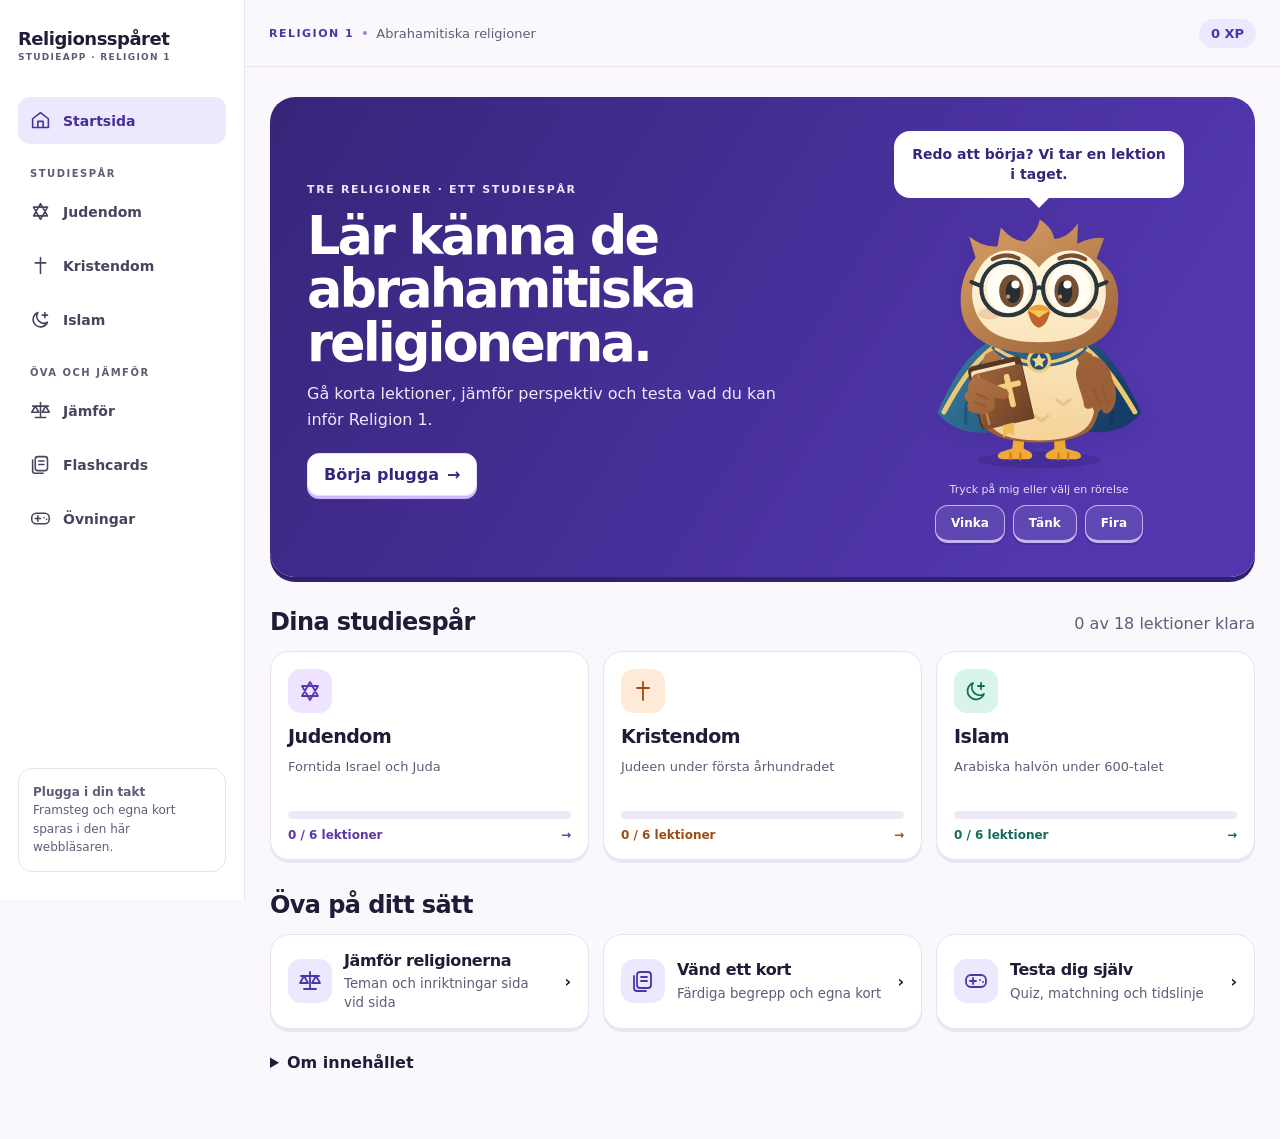
==== commit 87736088: "Ge lektioner och övningar egna sidor med adresser, bakåtnavigering och sparad omgång" ====
--- a/index.html
+++ b/index.html
@@ -26,6 +26,5 @@
 <header><span><b>RELIGION 1</b><i></i> Abrahamitiska religioner</span><div id="status"></div></header>
 <main id="main" tabindex="-1"></main>
 </div>
-<dialog id="dialog" aria-labelledby="dialogTitle"><div id="activity"></div></dialog>
 </body>
 </html>
--- a/style.css
+++ b/style.css
@@ -5,7 +5,7 @@
 main{max-width:1130px;margin:auto;padding:30px 25px 55px}.hero{position:relative;overflow:hidden;display:grid;grid-template-columns:minmax(0,1.5fr) minmax(160px,1fr);align-items:center;gap:16px;background:linear-gradient(122deg,#372579,#5136ad 80%);color:white;border-radius:25px;padding:34px 37px;box-shadow:0 5px 0 #30216e}.hero h1{font-size:clamp(34px,4.1vw,58px);line-height:1.02;letter-spacing:-.055em;margin:12px 0}.hero p{color:#eee7ff;max-width:480px;margin:0 0 21px}.eyebrow{font-size:11px;font-weight:900;letter-spacing:1.65px;text-transform:uppercase;color:var(--brand)}.hero .eyebrow{color:#efe3ff}.hero-art{width:100%;max-height:220px;filter:drop-shadow(0 12px 16px #27176566)}h1,h2,h3{line-height:1.16;margin:0 0 10px;letter-spacing:-.025em}h1{font-size:clamp(31px,5vw,47px)}h2{font-size:24px}h3{font-size:19px}p{line-height:1.6;margin:0 0 13px}.muted{color:var(--muted)}.section{margin-top:32px}.section-head{display:flex;align-items:end;justify-content:space-between;gap:12px;margin-bottom:14px}.section-head h2,.section-head p{margin:0}.grid{display:grid;grid-template-columns:repeat(3,minmax(0,1fr));gap:14px}.card,.panel{background:white;border:1px solid var(--line);border-radius:19px;padding:17px;box-shadow:0 3px 0 #ece6f4}.card{text-decoration:none;display:block}.card:hover{border-color:#b8a4ee;transform:translateY(-2px)}.card p{font-size:13px;color:var(--muted);min-height:41px}.card-foot{display:flex;align-items:center;justify-content:space-between;gap:5px;font-size:12px;font-weight:850;color:var(--tone,var(--brand));margin-top:9px}.tile-icon{width:44px;height:44px;border-radius:13px;display:grid;place-items:center;background:var(--tint,var(--soft));color:var(--tone,var(--brand));margin-bottom:12px}.tile-icon svg{width:24px;height:24px}.violet{--tone:#5b37ad;--tint:#eee4ff}.orange{--tone:#9c4c14;--tint:#ffead8}.green{--tone:#136b58;--tint:#d9f5eb}.quick{display:flex;align-items:center;gap:12px;min-height:80px}.quick .tile-icon{margin:0;flex-shrink:0}.quick h3{margin:0 0 3px;font-size:16px}.quick small{color:var(--muted)}.chevron{margin-left:auto;font-weight:900}.meter{height:8px;background:#eee9f6;border-radius:9px;overflow:hidden}.meter div{height:100%;background:var(--tone,#795bd6);border-radius:inherit}
 .btn,.chip{border:1px solid transparent;border-radius:12px;padding:11px 16px;font-weight:850;text-decoration:none;display:inline-flex;justify-content:center;align-items:center;gap:8px;color:inherit;background:white;min-height:43px}.btn{box-shadow:0 3px 0 var(--line);border-color:var(--line)}.btn.primary{background:var(--brand);color:white;box-shadow:0 3px 0 var(--shadow);border-color:var(--brand)}.hero .btn{color:#39247c;box-shadow:0 3px 0 #cfb8ff}.btn:hover:not(:disabled),.chip:hover{filter:brightness(.96)}.btn:active:not(:disabled){transform:translateY(2px)}.chip{border-color:var(--line);font-size:13px}.chip[aria-pressed=true]{background:var(--soft);color:var(--brand);border-color:#b9a6ed}.actions,.chips{display:flex;flex-wrap:wrap;gap:10px;margin:14px 0}.page-title{margin:5px 0 22px}.page-title p{margin:8px 0 0}.course-top{padding:23px;background:var(--tint);border-radius:20px;margin-bottom:21px}.course-top .eyebrow{color:var(--tone)}.trail{display:grid;gap:13px}.lesson{display:flex;align-items:center;gap:14px}.step{display:grid;place-items:center;background:var(--tint);color:var(--tone);border-radius:50%;width:45px;height:45px;font-weight:950;box-shadow:0 3px 0 color-mix(in srgb,var(--tone) 25%,white);flex:none}.lesson h3{margin:0 0 3px}.lesson p{margin:0;color:var(--muted);font-size:13px}.lesson .btn{margin-left:auto}.reading{margin-top:16px}.reading:last-child{margin-bottom:0}
 .compare-grid .panel{border-top:5px solid var(--tone)}.compare-grid p{margin:0}.callout{background:var(--soft);padding:17px;border-radius:15px;margin:16px 0}.callout p:last-child{margin-bottom:0}details{margin:12px 0}summary{cursor:pointer;font-weight:850}details p{margin-top:12px}textarea,input{width:100%;background:white;border:1px solid #cec2e0;padding:11px;border-radius:10px;color:var(--ink)}textarea{min-height:110px;resize:vertical}label{display:block;font-weight:750;margin:12px 0 4px}.flash{display:grid;align-content:center;justify-items:center;gap:12px;text-align:center;min-height:215px;width:100%;padding:25px;background:#f0e9ff;border:2px solid #d8c9fb;border-radius:21px;box-shadow:0 5px 0 #d8c9fb;color:#302071;font-weight:850;font-size:clamp(19px,4vw,28px)}.flash small{font-size:12px;color:#5b4783}.flash.is-back{background:#e3f6ee;border-color:#b9e4d3;box-shadow:0 5px 0 #b9e4d3;color:#145344}.counter{font-size:13px;font-weight:800;color:var(--muted);margin-bottom:10px}
-dialog{color:var(--ink);border:1px solid var(--line);border-radius:23px;padding:0;width:min(660px,calc(100% - 24px));max-height:calc(100% - 24px);box-shadow:0 20px 80px #24163c66}dialog::backdrop{background:#21173f88}#activity{padding:23px}.dialog-top{display:flex;align-items:center;justify-content:space-between;gap:12px;margin-bottom:14px}.dialog-top h2{margin:0}.options{display:grid;gap:10px;margin:16px 0}.option{text-align:left;justify-content:flex-start}.selected{border-color:#8664db;background:#eee7ff}.correct,.result.good{border-color:#9ed5bb;background:#dbf5e8;color:#15563d}.incorrect,.result.bad{border-color:#edb7b1;background:#fff0ed;color:#8d3026}.result{border-radius:12px;padding:12px;margin:13px 0}.result:empty{display:none}.match-grid{display:grid;grid-template-columns:1fr 1fr;gap:9px}.match-grid>div{display:grid;align-content:start;gap:8px}.match-grid button{width:100%}.order-list{padding-left:30px}.order-list li{padding:4px 0}.order-list .btn{width:100%;justify-content:space-between;text-align:left}.sources{margin-top:24px}.sources a{color:var(--brand);font-weight:750}
+.dialog-top{display:flex;align-items:center;justify-content:space-between;gap:12px;margin-bottom:14px}.dialog-top h2{margin:0}.options{display:grid;gap:10px;margin:16px 0}.option{text-align:left;justify-content:flex-start}.selected{border-color:#8664db;background:#eee7ff}.correct,.result.good{border-color:#9ed5bb;background:#dbf5e8;color:#15563d}.incorrect,.result.bad{border-color:#edb7b1;background:#fff0ed;color:#8d3026}.result{border-radius:12px;padding:12px;margin:13px 0}.result:empty{display:none}.match-grid{display:grid;grid-template-columns:1fr 1fr;gap:9px}.match-grid>div{display:grid;align-content:start;gap:8px}.match-grid button{width:100%}.order-list{padding-left:30px}.order-list li{padding:4px 0}.order-list .btn{width:100%;justify-content:space-between;text-align:left}.sources{margin-top:24px}.sources a{color:var(--brand);font-weight:750}
 @media(max-width:1000px){.sidebar{width:198px}.workspace{margin-left:198px}.brand{font-size:15px}.brand img{width:35px;height:35px}.brand small{font-size:8px}}
 @media(max-width:750px){.sidebar{position:static;width:auto;padding:12px 15px;border:0;border-bottom:1px solid var(--line)}.brand{font-size:17px}.side-note,.navlabel{display:none}nav{display:flex;flex-wrap:wrap;gap:4px;margin-top:10px}.navlink{padding:6px 8px;gap:5px;min-height:37px;font-size:12px}.navlink svg{width:16px;height:16px}.workspace{margin:0}header{position:static;height:44px;padding:0 15px;font-size:11px}main{padding:19px 14px 42px}.hero{padding:23px;grid-template-columns:minmax(0,1fr) 95px}.grid{gap:8px}.card,.panel{padding:12px}.card h3{font-size:16px}.card p{min-height:0}}
 @media(max-width:465px){.grid{grid-template-columns:1fr}.card p{margin-bottom:7px}.hero{grid-template-columns:minmax(0,1fr) 55px;gap:5px;padding:19px 15px}.hero h1{font-size:32px}.hero p{font-size:14px}.lesson{gap:8px}.lesson h3{font-size:15px}.lesson p{font-size:11px}.lesson .btn{padding:7px 9px;font-size:12px}.step{width:34px;height:34px}.section-head{align-items:start}.section-head p{font-size:12px}}
@@ -44,3 +44,18 @@
   .mascot-message .owl-character{width:76px}
   .mascot-message .owl-speech{font-size:13px;padding:10px}
 }
+
+/* Routed study activities share the normal page canvas. */
+.activity-page{max-width:850px;margin:0 auto;padding:8px 0 32px}
+.activity-page #activity{padding:0}
+.activity-top{display:flex;align-items:center;justify-content:space-between;gap:15px;margin-bottom:24px}
+.activity-page h1{font-size:clamp(28px,4vw,40px);margin-bottom:24px}
+.activity-page .options{margin:24px 0;gap:12px}
+.activity-page .option{min-height:60px;padding:16px 20px;background:white;border-width:2px}
+.activity-page .option.selected{background:#eee7ff}
+.activity-page .option.correct{background:#dbf5e8}
+.activity-page .option.incorrect{background:#fff0ed}
+.activity-page .mascot-message{margin:24px 0}
+.activity-page .mascot-message .owl-character{width:120px}
+.activity-page>.btn{margin-top:16px}
+@media(max-width:465px){.activity-page .mascot-message .owl-character{width:86px}.activity-page .option{padding:14px;min-height:54px}.activity-top .eyebrow{font-size:9px}}
